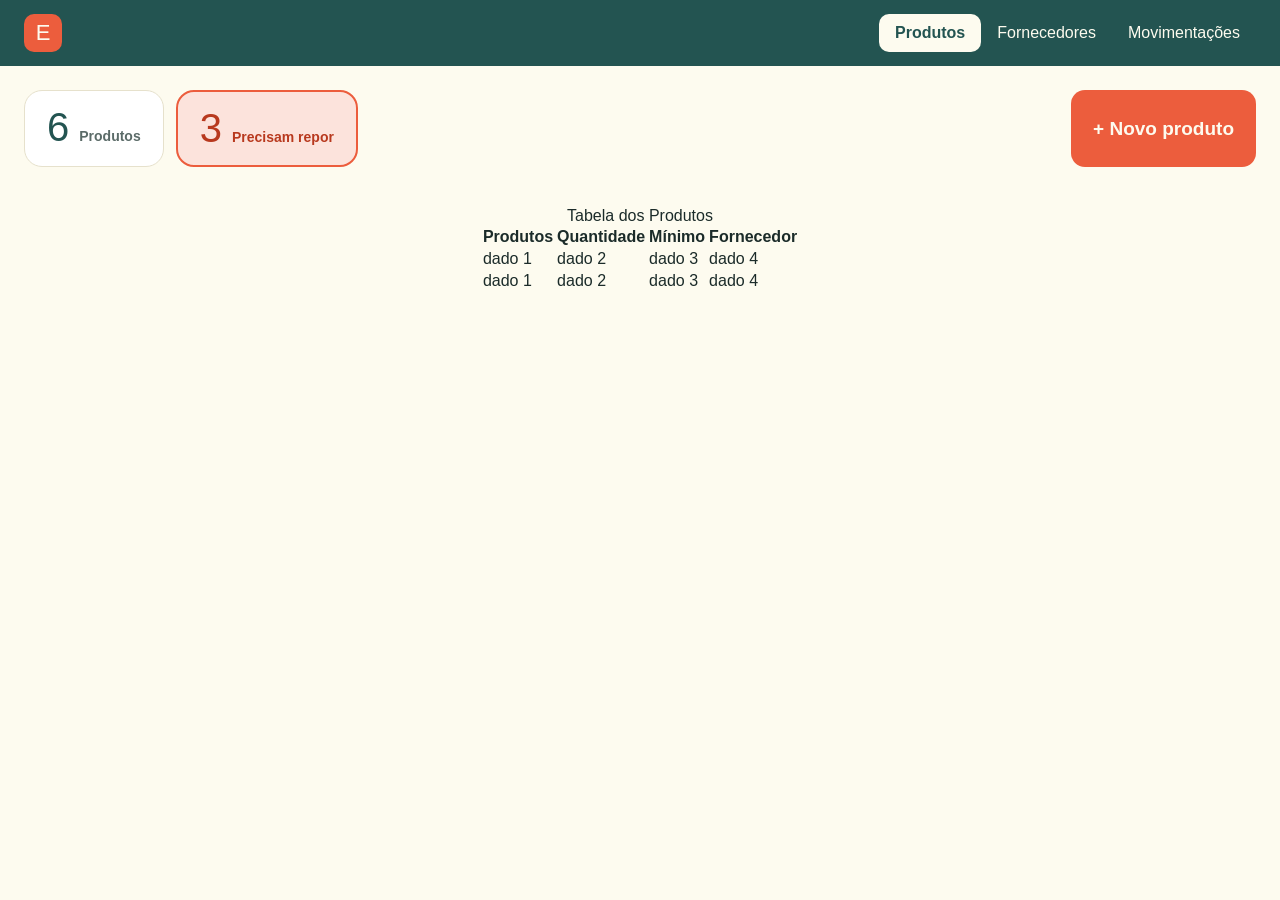
==== produtos/index.html @ 6d670968 "organização pastas" ====
<!doctype html>
<html lang="pt-BR">
  <head>
    <meta charset="UTF-8" />
    <meta name="viewport" content="width=device-width, initial-scale=1.0" />
    <title>Controle de Estoque</title>
    <link rel="stylesheet" href="/produtos/style.css" />
  </head>

  <body>
    <header class="header">
      <div class="header_container">
        <a href="#" class="logo">
          <span class="logo_icone">E</span>
        </a>

        <nav class="menu">
          <a href="#" class="menu_link menu_link_ativo">Produtos</a>
          <a href="#" class="menu_link">Fornecedores</a>
          <a href="#" class="menu_link">Movimentações</a>
        </nav>
      </div>
    </header>
    <main class="conteudo">
      <section class="resumo">
        <div class="resumo_card">
          <span class="resumo_numero" id="total-produtos">6</span>
          <span class="resumo_texto">Produtos</span>
        </div>
        <div class="resumo_card resumo_card_alerta">
          <span class="resumo_numero" id="total-repor">3</span>
          <span class="resumo_texto">Precisam repor</span>
        </div>

        <button class="novo_produto">+ Novo produto</button>
      </section>

     <section class="tabela_produtos">
        <table>
            <caption>Tabela dos Produtos</caption>
            <tr>
                <th>Produtos</th>
                <th>Quantidade</th>
                <th>Mínimo</th>
                <th>Fornecedor</th>

            </tr>
            <tr>
                <td>dado 1</td>
                <td>dado 2</td>
                <td>dado 3</td>
                <td>dado 4</td>
            </tr>
            <tr>
                <td>dado 1</td>
                <td>dado 2</td>
                <td>dado 3</td>
                <td>dado 4</td>
            </tr>
        </table>
     </section>

        </div>
      </section>
    </main>
  </body>
</html>
---- produtos/style.css ----
:root {
    --laranja: #EC5D3D;
    --laranja-escuro: #B8391E;
    --verde: #235451;
    --verde-escuro: #1B2B29;
    --creme: #FDFBEF;
    --borda: #E6E1CC;
}

body {
    margin: 0;
    min-height: 100vh;
    background: var(--creme);
    color: var(--verde-escuro);
    font-family: Arial, sans-serif;
}

.header {
    background: var(--verde);
    color: var(--creme);
}

.header_container {
    max-width: 1240px;
    margin: auto;
    padding: 14px 24px;
    display: flex;
    align-items: center;
}

.logo {
    display: flex;
    align-items: center;
    gap: 10px;
    color: var(--creme);
    text-decoration: none;
}

.logo_icone {
    width: 38px;
    height: 38px;
    border-radius: 10px;
    background: var(--laranja);
    display: flex;
    align-items: center;
    font-family: Impact, "Arial Narrow", Arial, sans-serif;
    justify-content: center;
    font-size: 22px;
}

.menu {
    display: flex;
    margin-left: auto;
}

.menu_link {
    padding: 10px 16px;
    color: var(--creme);
    text-decoration: none;
    border-radius: 10px;
}

.menu_link:hover {
    background: rgba(253, 251, 239, 0.12);
}

.menu_link_ativo {
    background: var(--creme);
    color: var(--verde);
    font-weight: bold;
}

.conteudo {
    max-width: 1240px;
    padding: 24px;
    margin: 0 auto;
}

.resumo {
    display: flex;
    flex-wrap: wrap;
    gap: 12px;
}

.resumo_card {
    padding: 14px 22px;
    background-color: #FFFFFF;
    border: 1px solid var(--borda);
    border-radius: 18px;
    display: flex;
    align-items: baseline;
    gap: 10px;
}

.resumo_numero {
    font-size: 40px;
    color: var(--verde);
    font-family: Impact, "Arial Narrow", Arial, sans-serif;
}

.resumo_texto {
    font-size: 14px;
    font-weight: 600;
    color: #5B6B68;
}

.resumo_card_alerta {
    background-color: #FCE3DC;
    border: 2px solid var(--laranja);
}

.resumo_card_alerta .resumo_numero,
.resumo_card_alerta .resumo_texto {
    color: var(--laranja-escuro);
}

.novo_produto {
    background-color: var(--laranja);
    border: none;
    color: var(--creme);
    border-radius: 14px;
    font-family: inherit;
    margin-left: auto;
    display: flex;
    align-items: center;
    font-weight: 700;
    font-size: 19px;
    padding: 0 22px;
    cursor: pointer;
}

.novo_produto:hover {
    transform: translateY(-2px);
}

.tabela_produtos {
    margin: 0 auto;
    display: flex;
    align-items: center;
    justify-content: center;
    padding: 40px 10px;
}
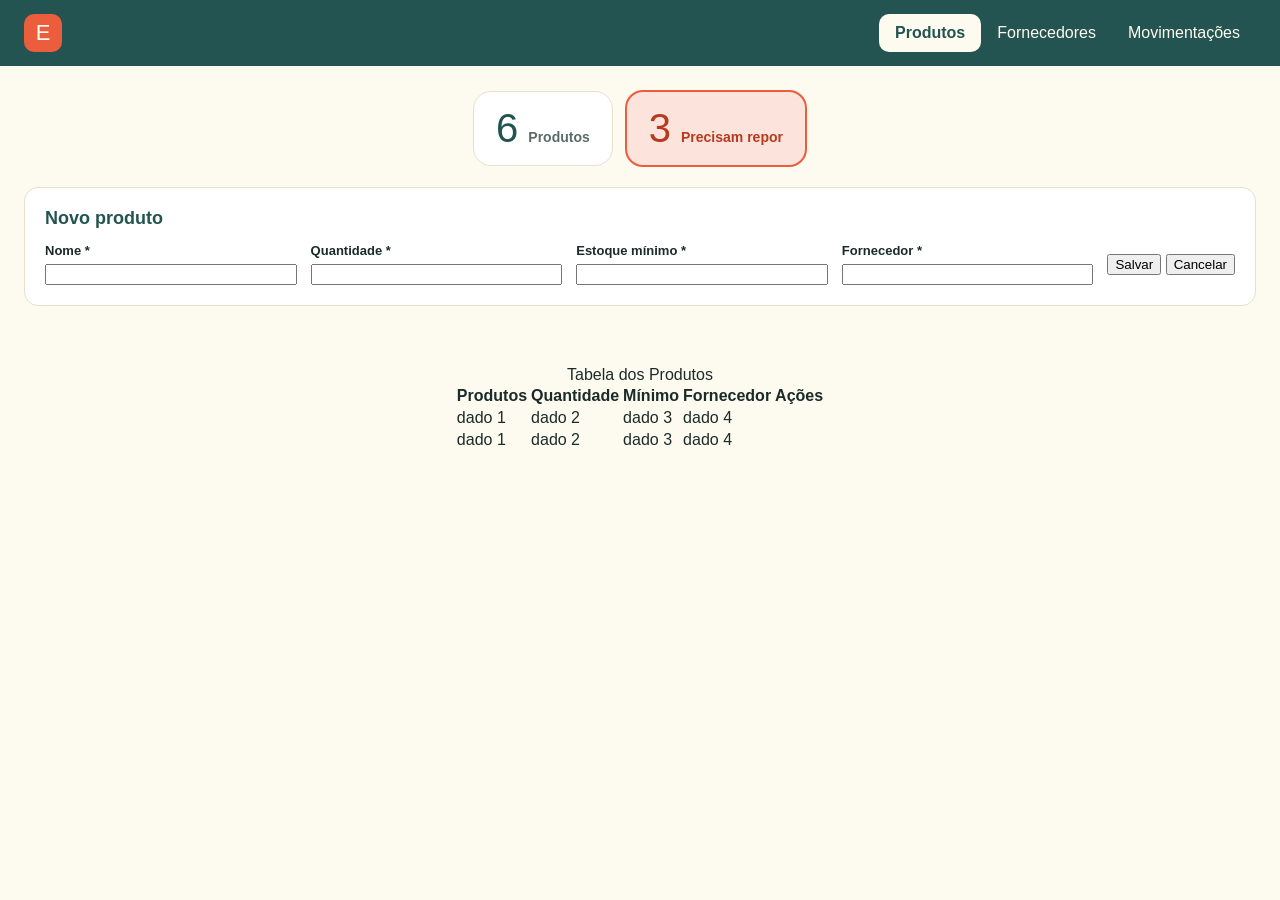
==== commit ce2dc93d: "feat: formulario para cadastro de produto" ====
--- a/produtos/index.html
+++ b/produtos/index.html
@@ -8,12 +8,13 @@
   </head>
 
   <body>
+    <!-- HEADER  -->
     <header class="header">
       <div class="header_container">
         <a href="#" class="logo">
           <span class="logo_icone">E</span>
         </a>
-
+<!-- NAVEGAÇÃO DA HEADER -->
         <nav class="menu">
           <a href="#" class="menu_link menu_link_ativo">Produtos</a>
           <a href="#" class="menu_link">Fornecedores</a>
@@ -21,6 +22,7 @@
         </nav>
       </div>
     </header>
+  <!-- RESUMO E BOTÃO DE NOVOS PRODUTOS -->
     <main class="conteudo">
       <section class="resumo">
         <div class="resumo_card">
@@ -32,19 +34,52 @@
           <span class="resumo_texto">Precisam repor</span>
         </div>
 
-        <button class="novo_produto">+ Novo produto</button>
       </section>
+      <!-- FORMULARIO PARA CADASTRO -->
+      <form class="formulario" id="formulario">
+        <h2 id="formulario-titulo">Novo produto</h2>
+        <input type="hidden" id="produto-id">
+        <label> Nome *
+          <input type="text" id="nome" required>
+        </label>
+        <label >Quantidade *
+          <input type="number" id="quantidade" min="0" required>
+        </label>
+        <label>
+          Estoque mínimo *
+          <input type="number" id="minimo" min="0" required />
+        </label>
 
+        <label>
+          Fornecedor *
+          <input type="text" id="fornecedor" required />
+        </label>
+                <div class="formulario_botoes">
+          <button type="submit" class="botao_salvar">Salvar</button>
+          <button type="button" class="botao_cancelar" id="botao-cancelar">Cancelar</button>
+        </div>
+        
+        <!-- MENSAGEM SUCESSO/ERRO -->
+  <p class="mensagem" id="mensagem" role="status" hidden></p>
+      </form>
+<!-- TABELA DOS PRODUTOS -->
      <section class="tabela_produtos">
         <table>
             <caption>Tabela dos Produtos</caption>
-            <tr>
+            <thead>
+
+              <tr>
                 <th>Produtos</th>
                 <th>Quantidade</th>
                 <th>Mínimo</th>
                 <th>Fornecedor</th>
-
-            </tr>
+                <th>Ações</th>
+                
+              </tr>
+            </thead>
+            <tbody id="lista-produtos">
+              <!-- CRIADO NO JS -->
+          </tbody>
             <tr>
                 <td>dado 1</td>
                 <td>dado 2</td>
@@ -63,5 +98,6 @@
         </div>
       </section>
     </main>
+    <script src="script.js"></script>
   </body>
 </html>
--- a/produtos/style.css
+++ b/produtos/style.css
@@ -15,6 +15,10 @@
     font-family: Arial, sans-serif;
 }
 
+[hidden] {
+    display: none !important;
+}
+
 .header {
     background: var(--verde);
     color: var(--creme);
@@ -25,6 +29,7 @@
     margin: auto;
     padding: 14px 24px;
     display: flex;
+    flex-wrap: wrap;
     align-items: center;
 }
 
@@ -64,7 +69,7 @@
     background: rgba(253, 251, 239, 0.12);
 }
 
-.menu_link_ativo {
+.menu_link_ativo, .menu_link_ativo:hover {
     background: var(--creme);
     color: var(--verde);
     font-weight: bold;
@@ -72,14 +77,20 @@
 
 .conteudo {
     max-width: 1240px;
+    margin: 0 auto;
     padding: 24px;
-    margin: 0 auto;
+    display: flex;
+    flex-direction: column;
+    gap: 20px;
 }
 
 .resumo {
     display: flex;
     flex-wrap: wrap;
     gap: 12px;
+    display: flex;
+    align-items: center;
+    justify-content: center;
 }
 
 .resumo_card {
@@ -114,24 +125,52 @@
     color: var(--laranja-escuro);
 }
 
-.novo_produto {
-    background-color: var(--laranja);
-    border: none;
-    color: var(--creme);
-    border-radius: 14px;
-    font-family: inherit;
-    margin-left: auto;
-    display: flex;
-    align-items: center;
+.mensagem {
+    margin: 0;
+    padding: 12px 16px;
+    border-radius: 10px;
     font-weight: 700;
-    font-size: 19px;
-    padding: 0 22px;
-    cursor: pointer;
 }
 
-.novo_produto:hover {
-    transform: translateY(-2px);
+.mensagem_sucesso {
+    background: #DCEBE9;
+    color: var(--verde);
+    border: 2px solid var(--verde);
 }
+
+.mensagem_erro {
+    background: #FCE3DC;
+    color: var(--laranja-escuro);
+    border: 2px solid var(--laranja);
+}
+
+.formulario {
+    background: #FFFFFF;
+    border: 1px solid var(--borda);
+    border-radius: 14px;
+    padding: 20px;
+    display: flex;
+    flex-wrap: wrap;
+    align-items: center;
+    gap: 14px;
+}
+
+.formulario h2 {
+    width: 100%;
+    margin: 0;
+    font-size: 18px;
+    color: var(--verde);
+}
+
+.formulario label {
+    flex: 1 1 180px;
+    display: flex;
+    flex-direction: column;
+    gap: 6px;
+    font-size: 13px;
+    font-weight: 700;
+}
+
 
 .tabela_produtos {
     margin: 0 auto;
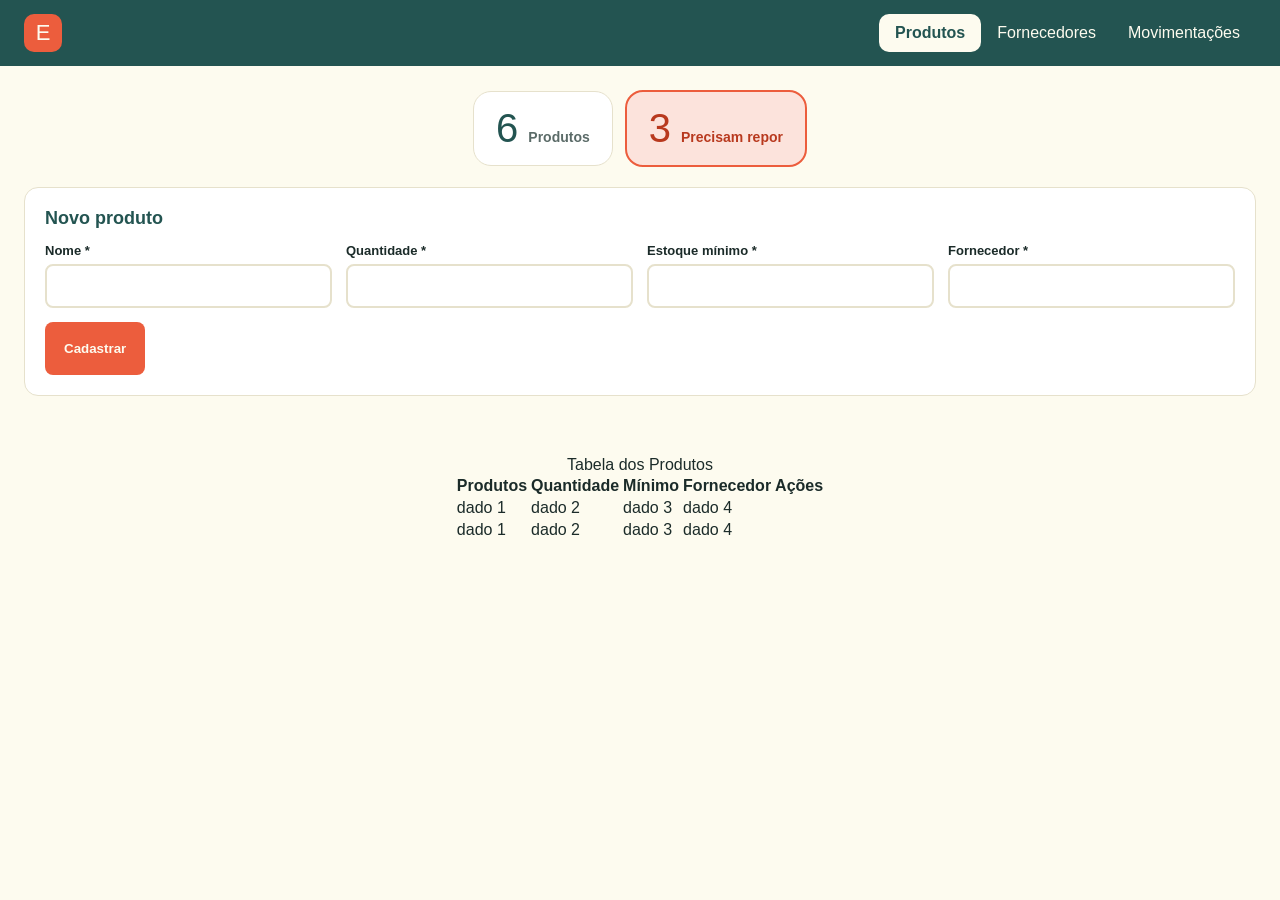
==== commit f22c749f: "style: formulario" ====
--- a/produtos/index.html
+++ b/produtos/index.html
@@ -55,8 +55,8 @@
           <input type="text" id="fornecedor" required />
         </label>
                 <div class="formulario_botoes">
-          <button type="submit" class="botao_salvar">Salvar</button>
-          <button type="button" class="botao_cancelar" id="botao-cancelar">Cancelar</button>
+          <button type="submit" class="botao_salvar">Cadastrar</button>
+          <!-- <button type="button" class="botao_cancelar" id="botao-cancelar">Cancelar</button> -->
         </div>
         
         <!-- MENSAGEM SUCESSO/ERRO -->
--- a/produtos/style.css
+++ b/produtos/style.css
@@ -171,6 +171,31 @@
     font-weight: 700;
 }
 
+.formulario input {
+    padding: 11px;
+    border: 2px solid var(--borda);
+    border-radius: 8px;
+    font-family: inherit;
+    font-size: 16px;
+    color: var(--verde-escuro);
+}
+
+.formulario_botoes {
+    width: 100%;
+    display: flex;
+    gap: 10px;
+}
+
+.botao_salvar, .botao_cancelar {
+    border: none;
+    background-color: var(--laranja);
+    padding: 19px;
+    color: var(--creme);
+    border-radius: 8px;
+    font-weight: 700;
+    font-family: inherit;
+    cursor: pointer;
+}
 
 .tabela_produtos {
     margin: 0 auto;
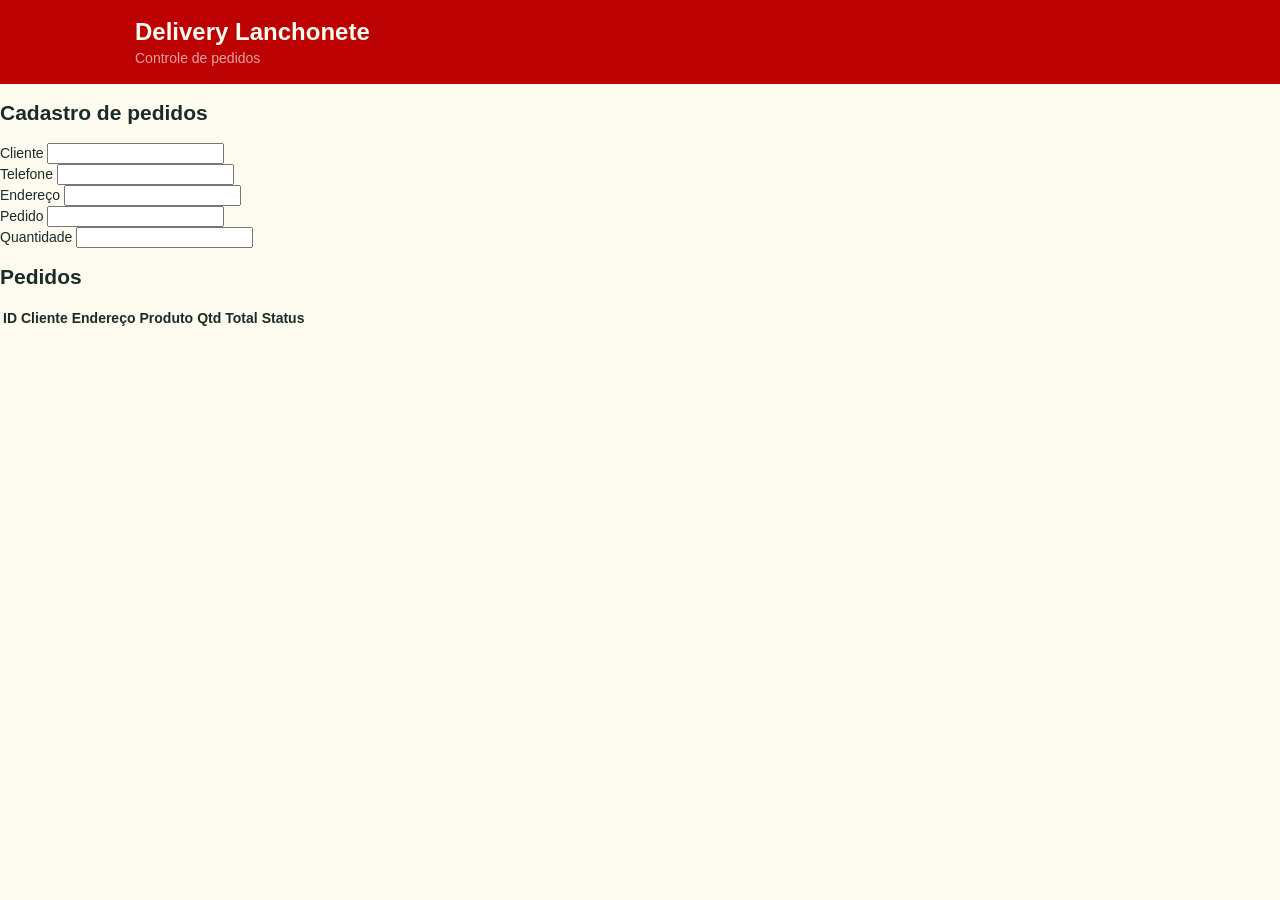
==== commit 6d064257: "fix: delivery lanchonete" ====
--- a/produtos/index.html
+++ b/produtos/index.html
@@ -9,93 +9,66 @@
 
   <body>
     <!-- HEADER  -->
-    <header class="header">
-      <div class="header_container">
-        <a href="#" class="logo">
-          <span class="logo_icone">E</span>
-        </a>
-<!-- NAVEGAÇÃO DA HEADER -->
-        <nav class="menu">
-          <a href="#" class="menu_link menu_link_ativo">Produtos</a>
-          <a href="#" class="menu_link">Fornecedores</a>
-          <a href="#" class="menu_link">Movimentações</a>
-        </nav>
+    <header>
+      <div>
+        <h1>Delivery Lanchonete</h1>
+        <p>Controle de pedidos</p>
       </div>
     </header>
-  <!-- RESUMO E BOTÃO DE NOVOS PRODUTOS -->
+
     <main class="conteudo">
-      <section class="resumo">
-        <div class="resumo_card">
-          <span class="resumo_numero" id="total-produtos">6</span>
-          <span class="resumo_texto">Produtos</span>
-        </div>
-        <div class="resumo_card resumo_card_alerta">
-          <span class="resumo_numero" id="total-repor">3</span>
-          <span class="resumo_texto">Precisam repor</span>
-        </div>
+      <!-- FORMULARIO -->
+      <section>
+        <h2>Cadastro de pedidos</h2>
+        <form id="form">
+          <input type="hidden" id="id" />
+          <div class="campos">
+            <div>
+              <label> Cliente</label>
+              <input type="text" id="" />
+            </div>
 
+            <div>
+              <label> Telefone</label>
+              <input type="number" id="" />
+            </div>
+
+            <div>
+              <label> Endereço</label>
+              <input type="text" id="" />
+            </div>
+
+            <div>
+              <label> Pedido</label>
+              <input type="number" id="" />
+            </div>
+
+            <div>
+              <label> Quantidade</label>
+              <input type="number" id="" />
+            </div>
+          </div>
+        </form>
       </section>
-      <!-- FORMULARIO PARA CADASTRO -->
-      <form class="formulario" id="formulario">
-        <h2 id="formulario-titulo">Novo produto</h2>
-        <input type="hidden" id="produto-id">
-        <label> Nome *
-          <input type="text" id="nome" required>
-        </label>
-        <label >Quantidade *
-          <input type="number" id="quantidade" min="0" required>
-        </label>
-        <label>
-          Estoque mínimo *
-          <input type="number" id="minimo" min="0" required />
-        </label>
+      <!-- TABELA -->
+      <section>
+        <h2>Pedidos</h2>
 
-        <label>
-          Fornecedor *
-          <input type="text" id="fornecedor" required />
-        </label>
-                <div class="formulario_botoes">
-          <button type="submit" class="botao_salvar">Cadastrar</button>
-          <!-- <button type="button" class="botao_cancelar" id="botao-cancelar">Cancelar</button> -->
-        </div>
-        
-        <!-- MENSAGEM SUCESSO/ERRO -->
-  <p class="mensagem" id="mensagem" role="status" hidden></p>
-      </form>
-<!-- TABELA DOS PRODUTOS -->
-     <section class="tabela_produtos">
         <table>
-            <caption>Tabela dos Produtos</caption>
-            <thead>
-
-              <tr>
-                <th>Produtos</th>
-                <th>Quantidade</th>
-                <th>Mínimo</th>
-                <th>Fornecedor</th>
-                <th>Ações</th>
-                
-              </tr>
-            </thead>
-            <tbody id="lista-produtos">
-              <!-- CRIADO NO JS -->
-          </tbody>
+          <thead>
             <tr>
-                <td>dado 1</td>
-                <td>dado 2</td>
-                <td>dado 3</td>
-                <td>dado 4</td>
+              <th>ID</th>
+              <th>Cliente</th>
+              <th>Endereço</th>
+              <th>Produto</th>
+              <th>Qtd</th>
+              <th>Total</th>
+              <th>Status</th>
+              <th></th>
             </tr>
-            <tr>
-                <td>dado 1</td>
-                <td>dado 2</td>
-                <td>dado 3</td>
-                <td>dado 4</td>
-            </tr>
+          </thead>
+          <tbody id="lista"></tbody>
         </table>
-     </section>
-
-        </div>
       </section>
     </main>
     <script src="script.js"></script>
--- a/produtos/style.css
+++ b/produtos/style.css
@@ -1,206 +1,37 @@
 :root {
-    --laranja: #EC5D3D;
+    --amarelo: #F7B538;
     --laranja-escuro: #B8391E;
-    --verde: #235451;
+    --vermelho: #BC0202;
     --verde-escuro: #1B2B29;
     --creme: #FDFBEF;
-    --borda: #E6E1CC;
+    --borda: #E3BF94;
 }
 
 body {
+    font-family: "Segoe UI", Roboto, Arial, sans-serif;
+    font-size: 14px;
     margin: 0;
-    min-height: 100vh;
     background: var(--creme);
-    color: var(--verde-escuro);
-    font-family: Arial, sans-serif;
-}
-
-[hidden] {
-    display: none !important;
-}
-
-.header {
-    background: var(--verde);
-    color: var(--creme);
-}
-
-.header_container {
-    max-width: 1240px;
-    margin: auto;
-    padding: 14px 24px;
-    display: flex;
-    flex-wrap: wrap;
-    align-items: center;
-}
-
-.logo {
-    display: flex;
-    align-items: center;
-    gap: 10px;
-    color: var(--creme);
-    text-decoration: none;
-}
-
-.logo_icone {
-    width: 38px;
-    height: 38px;
-    border-radius: 10px;
-    background: var(--laranja);
-    display: flex;
-    align-items: center;
-    font-family: Impact, "Arial Narrow", Arial, sans-serif;
-    justify-content: center;
-    font-size: 22px;
-}
-
-.menu {
-    display: flex;
-    margin-left: auto;
-}
-
-.menu_link {
-    padding: 10px 16px;
-    color: var(--creme);
-    text-decoration: none;
-    border-radius: 10px;
-}
-
-.menu_link:hover {
-    background: rgba(253, 251, 239, 0.12);
-}
-
-.menu_link_ativo, .menu_link_ativo:hover {
-    background: var(--creme);
-    color: var(--verde);
-    font-weight: bold;
-}
-
-.conteudo {
-    max-width: 1240px;
-    margin: 0 auto;
-    padding: 24px;
-    display: flex;
-    flex-direction: column;
-    gap: 20px;
-}
-
-.resumo {
-    display: flex;
-    flex-wrap: wrap;
-    gap: 12px;
-    display: flex;
-    align-items: center;
-    justify-content: center;
-}
-
-.resumo_card {
-    padding: 14px 22px;
-    background-color: #FFFFFF;
-    border: 1px solid var(--borda);
-    border-radius: 18px;
-    display: flex;
-    align-items: baseline;
-    gap: 10px;
-}
-
-.resumo_numero {
-    font-size: 40px;
-    color: var(--verde);
-    font-family: Impact, "Arial Narrow", Arial, sans-serif;
-}
-
-.resumo_texto {
-    font-size: 14px;
-    font-weight: 600;
-    color: #5B6B68;
-}
-
-.resumo_card_alerta {
-    background-color: #FCE3DC;
-    border: 2px solid var(--laranja);
-}
-
-.resumo_card_alerta .resumo_numero,
-.resumo_card_alerta .resumo_texto {
-    color: var(--laranja-escuro);
-}
-
-.mensagem {
-    margin: 0;
-    padding: 12px 16px;
-    border-radius: 10px;
-    font-weight: 700;
-}
-
-.mensagem_sucesso {
-    background: #DCEBE9;
-    color: var(--verde);
-    border: 2px solid var(--verde);
-}
-
-.mensagem_erro {
-    background: #FCE3DC;
-    color: var(--laranja-escuro);
-    border: 2px solid var(--laranja);
-}
-
-.formulario {
-    background: #FFFFFF;
-    border: 1px solid var(--borda);
-    border-radius: 14px;
-    padding: 20px;
-    display: flex;
-    flex-wrap: wrap;
-    align-items: center;
-    gap: 14px;
-}
-
-.formulario h2 {
-    width: 100%;
-    margin: 0;
-    font-size: 18px;
-    color: var(--verde);
-}
-
-.formulario label {
-    flex: 1 1 180px;
-    display: flex;
-    flex-direction: column;
-    gap: 6px;
-    font-size: 13px;
-    font-weight: 700;
-}
-
-.formulario input {
-    padding: 11px;
-    border: 2px solid var(--borda);
-    border-radius: 8px;
-    font-family: inherit;
-    font-size: 16px;
     color: var(--verde-escuro);
 }
 
-.formulario_botoes {
-    width: 100%;
-    display: flex;
-    gap: 10px;
+header {
+    background-color: var(--vermelho);
+    color: var(--creme);
+    padding: 18px 20px;
 }
 
-.botao_salvar, .botao_cancelar {
-    border: none;
-    background-color: var(--laranja);
-    padding: 19px;
-    color: var(--creme);
-    border-radius: 8px;
-    font-weight: 700;
-    font-family: inherit;
-    cursor: pointer;
+header div {
+    max-width: 1010px;
+    margin: 0 auto;
 }
 
-.tabela_produtos {
-    margin: 0 auto;
-    display: flex;
-    align-items: center;
-    justify-content: center;
-    padding: 40px 10px;
+header h1 {
+    margin: 0;
+    font-size: 24px;
+}
+
+header p {
+    margin: 4px 0 0;
+    color: #ffffffa1;
 }
